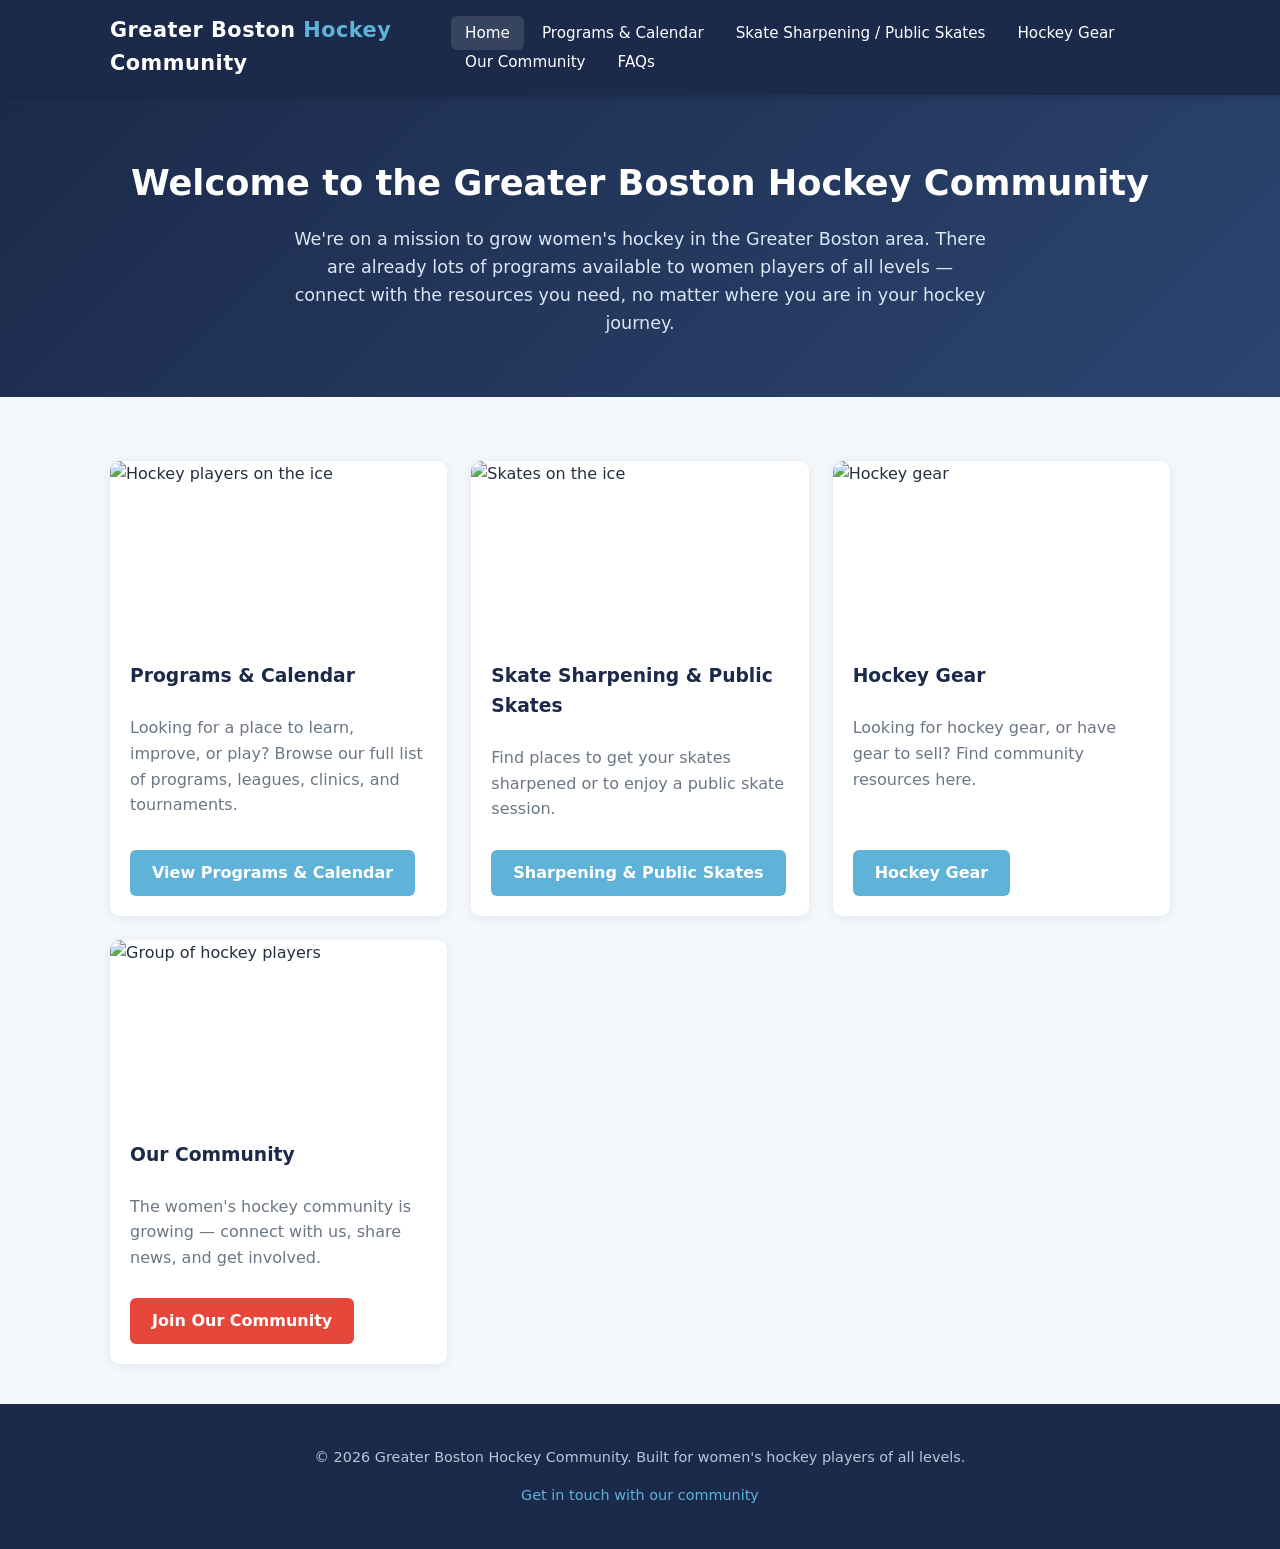
==== index.html @ 3fd92d48 "Add files via upload" ====
<!DOCTYPE html>
<html lang="en">
<head>
  <meta charset="UTF-8" />
  <meta name="viewport" content="width=device-width, initial-scale=1.0" />
  <title>Greater Boston Hockey Community</title>
  <link rel="stylesheet" href="css/style.css" />
</head>
<body>

  <section class="hero">
    <h1>Welcome to the Greater Boston Hockey Community</h1>
    <p>We're on a mission to grow women's hockey in the Greater Boston area. There are already lots of programs available to women players of all levels — connect with the resources you need, no matter where you are in your hockey journey.</p>
  </section>

  <main>
    <div class="card-grid">

      <div class="card">
        <img src="https://static.wixstatic.com/media/11062b_e1734f64a2d04a608696bb2832217eec~mv2.jpg" alt="Hockey players on the ice" />
        <div class="card-body">
          <h3>Programs &amp; Calendar</h3>
          <p>Looking for a place to learn, improve, or play? Browse our full list of programs, leagues, clinics, and tournaments.</p>
          <a class="btn" href="programs.html">View Programs &amp; Calendar</a>
        </div>
      </div>

      <div class="card">
        <img src="https://static.wixstatic.com/media/11062b_566a5e685482430ba12d4c6a75413dfe~mv2.jpg" alt="Skates on the ice" />
        <div class="card-body">
          <h3>Skate Sharpening &amp; Public Skates</h3>
          <p>Find places to get your skates sharpened or to enjoy a public skate session.</p>
          <a class="btn" href="skating.html">Sharpening &amp; Public Skates</a>
        </div>
      </div>

      <div class="card">
        <img src="https://static.wixstatic.com/media/11062b_566a5e685482430ba12d4c6a75413dfe~mv2.jpg" alt="Hockey gear" />
        <div class="card-body">
          <h3>Hockey Gear</h3>
          <p>Looking for hockey gear, or have gear to sell? Find community resources here.</p>
          <a class="btn" href="gear.html">Hockey Gear</a>
        </div>
      </div>

      <div class="card">
        <img src="https://static.wixstatic.com/media/11062b_566a5e685482430ba12d4c6a75413dfe~mv2.jpg" alt="Group of hockey players" />
        <div class="card-body">
          <h3>Our Community</h3>
          <p>The women's hockey community is growing — connect with us, share news, and get involved.</p>
          <a class="btn btn-accent" href="community.html">Join Our Community</a>
        </div>
      </div>

    </div>
  </main>

  <script src="js/layout.js"></script>
</body>
</html>
---- css/style.css ----
:root {
  --navy: #1b2a4a;
  --ice-blue: #5fb3d9;
  --light-bg: #f4f8fb;
  --accent: #e6473a;
  --text: #25303f;
  --muted: #6b7785;
  --white: #ffffff;
  --radius: 10px;
  --shadow: 0 2px 12px rgba(27, 42, 74, 0.08);
  --max-width: 1100px;
}

* { box-sizing: border-box; }

html { scroll-behavior: smooth; }

body {
  margin: 0;
  font-family: 'Segoe UI', system-ui, -apple-system, Roboto, Helvetica, Arial, sans-serif;
  color: var(--text);
  background: var(--light-bg);
  line-height: 1.6;
}

a { color: var(--ice-blue); text-decoration: none; }
a:hover { text-decoration: underline; }

img { max-width: 100%; display: block; border-radius: var(--radius); }

/* Header */
header.site-header {
  background: var(--navy);
  color: var(--white);
  position: sticky;
  top: 0;
  z-index: 100;
  box-shadow: 0 2px 8px rgba(0,0,0,0.15);
}

.header-inner {
  max-width: var(--max-width);
  margin: 0 auto;
  display: flex;
  align-items: center;
  justify-content: space-between;
  padding: 14px 20px;
}

.site-title {
  font-size: 1.3rem;
  font-weight: 700;
  color: var(--white);
  letter-spacing: 0.5px;
}
.site-title span { color: var(--ice-blue); }

nav.main-nav ul {
  display: flex;
  flex-wrap: wrap;
  list-style: none;
  margin: 0;
  padding: 0;
  gap: 4px;
}

nav.main-nav a {
  color: var(--white);
  padding: 8px 14px;
  border-radius: 6px;
  font-size: 0.95rem;
  font-weight: 500;
  white-space: nowrap;
}

nav.main-nav a:hover,
nav.main-nav a.active {
  background: rgba(255,255,255,0.12);
  text-decoration: none;
}

.nav-toggle {
  display: none;
  background: none;
  border: none;
  color: var(--white);
  font-size: 1.6rem;
  cursor: pointer;
}

@media (max-width: 800px) {
  .nav-toggle { display: block; }
  nav.main-nav {
    display: none;
    width: 100%;
  }
  nav.main-nav.open { display: block; }
  nav.main-nav ul { flex-direction: column; }
  .header-inner { flex-wrap: wrap; }
}

/* Hero */
.hero {
  background: linear-gradient(135deg, var(--navy) 0%, #2c4570 100%);
  color: var(--white);
  padding: 60px 20px;
  text-align: center;
}
.hero h1 {
  font-size: 2.2rem;
  margin: 0 0 14px;
}
.hero p {
  max-width: 700px;
  margin: 0 auto;
  font-size: 1.1rem;
  color: #dbe6f3;
}

/* Page header (non-home pages) */
.page-header {
  background: var(--navy);
  color: var(--white);
  padding: 36px 20px;
  text-align: center;
}
.page-header h1 { margin: 0; font-size: 1.8rem; }
.page-header p { color: #cfdcec; margin-top: 8px; }

/* Layout containers */
main {
  max-width: var(--max-width);
  margin: 0 auto;
  padding: 40px 20px;
}

.section {
  margin-bottom: 48px;
}

/* Card grid */
.card-grid {
  display: grid;
  grid-template-columns: repeat(auto-fit, minmax(260px, 1fr));
  gap: 24px;
  margin-top: 24px;
}

.card {
  background: var(--white);
  border-radius: var(--radius);
  box-shadow: var(--shadow);
  overflow: hidden;
  display: flex;
  flex-direction: column;
}

.card img {
  width: 100%;
  height: 180px;
  object-fit: cover;
  border-radius: 0;
}

.card-body {
  padding: 20px;
  flex: 1;
  display: flex;
  flex-direction: column;
}

.card-body h3 {
  margin: 0 0 8px;
  color: var(--navy);
}

.card-body p {
  color: var(--muted);
  flex: 1;
}

.btn {
  display: inline-block;
  background: var(--ice-blue);
  color: var(--white);
  padding: 10px 22px;
  border-radius: 6px;
  font-weight: 600;
  margin-top: 12px;
  align-self: flex-start;
  transition: background 0.15s ease;
}
.btn:hover {
  background: #4a9bc2;
  text-decoration: none;
}
.btn-accent { background: var(--accent); }
.btn-accent:hover { background: #c8392f; }

/* Program list */
.category-block {
  margin-bottom: 36px;
}
.category-block h2 {
  color: var(--navy);
  border-bottom: 3px solid var(--ice-blue);
  padding-bottom: 6px;
  margin-bottom: 16px;
}

.program {
  background: var(--white);
  border-radius: var(--radius);
  box-shadow: var(--shadow);
  padding: 18px 22px;
  margin-bottom: 14px;
}
.program h3 {
  margin: 0 0 6px;
  color: var(--navy);
  font-size: 1.1rem;
}
.program .meta {
  color: var(--muted);
  font-size: 0.92rem;
  margin: 2px 0;
}
.program .links a {
  margin-right: 14px;
  font-weight: 600;
}

/* Filter bar */
.filter-bar {
  display: flex;
  flex-wrap: wrap;
  gap: 8px;
  margin-bottom: 24px;
}
.filter-bar button {
  background: var(--white);
  border: 1px solid #d6e0ea;
  border-radius: 20px;
  padding: 8px 18px;
  font-size: 0.9rem;
  cursor: pointer;
  color: var(--navy);
  font-weight: 600;
  transition: all 0.15s ease;
}
.filter-bar button:hover,
.filter-bar button.active {
  background: var(--navy);
  color: var(--white);
  border-color: var(--navy);
}

/* FAQ accordion */
.faq-item {
  background: var(--white);
  border-radius: var(--radius);
  box-shadow: var(--shadow);
  margin-bottom: 12px;
  overflow: hidden;
}
.faq-question {
  width: 100%;
  text-align: left;
  background: none;
  border: none;
  padding: 18px 22px;
  font-size: 1.05rem;
  font-weight: 600;
  color: var(--navy);
  cursor: pointer;
  display: flex;
  justify-content: space-between;
  align-items: center;
}
.faq-question::after {
  content: "+";
  font-size: 1.4rem;
  color: var(--ice-blue);
  margin-left: 12px;
}
.faq-item.open .faq-question::after { content: "−"; }
.faq-answer {
  padding: 0 22px;
  max-height: 0;
  overflow: hidden;
  transition: max-height 0.25s ease, padding 0.25s ease;
  color: var(--muted);
}
.faq-item.open .faq-answer {
  padding: 0 22px 18px;
  max-height: 600px;
}

/* News items */
.news-item {
  background: var(--white);
  border-radius: var(--radius);
  box-shadow: var(--shadow);
  padding: 20px 22px;
  margin-bottom: 16px;
}
.news-item h3 { margin: 0 0 6px; color: var(--navy); }

/* Coming soon */
.coming-soon {
  background: var(--white);
  border-radius: var(--radius);
  box-shadow: var(--shadow);
  padding: 40px;
  text-align: center;
  color: var(--muted);
}
.coming-soon h2 { color: var(--navy); margin-top: 0; }

/* Gear list */
.gear-list {
  background: var(--white);
  border-radius: var(--radius);
  box-shadow: var(--shadow);
  padding: 24px 28px;
  margin-bottom: 20px;
}
.gear-list h3 { color: var(--navy); }
.gear-list ul { padding-left: 22px; }
.gear-list li { margin-bottom: 6px; }

/* Footer */
footer.site-footer {
  background: var(--navy);
  color: #b9c6d9;
  text-align: center;
  padding: 28px 20px;
  font-size: 0.9rem;
}
footer.site-footer a { color: var(--ice-blue); }

/* Utility */
.text-center { text-align: center; }
.cta-row {
  text-align: center;
  margin-top: 16px;
}
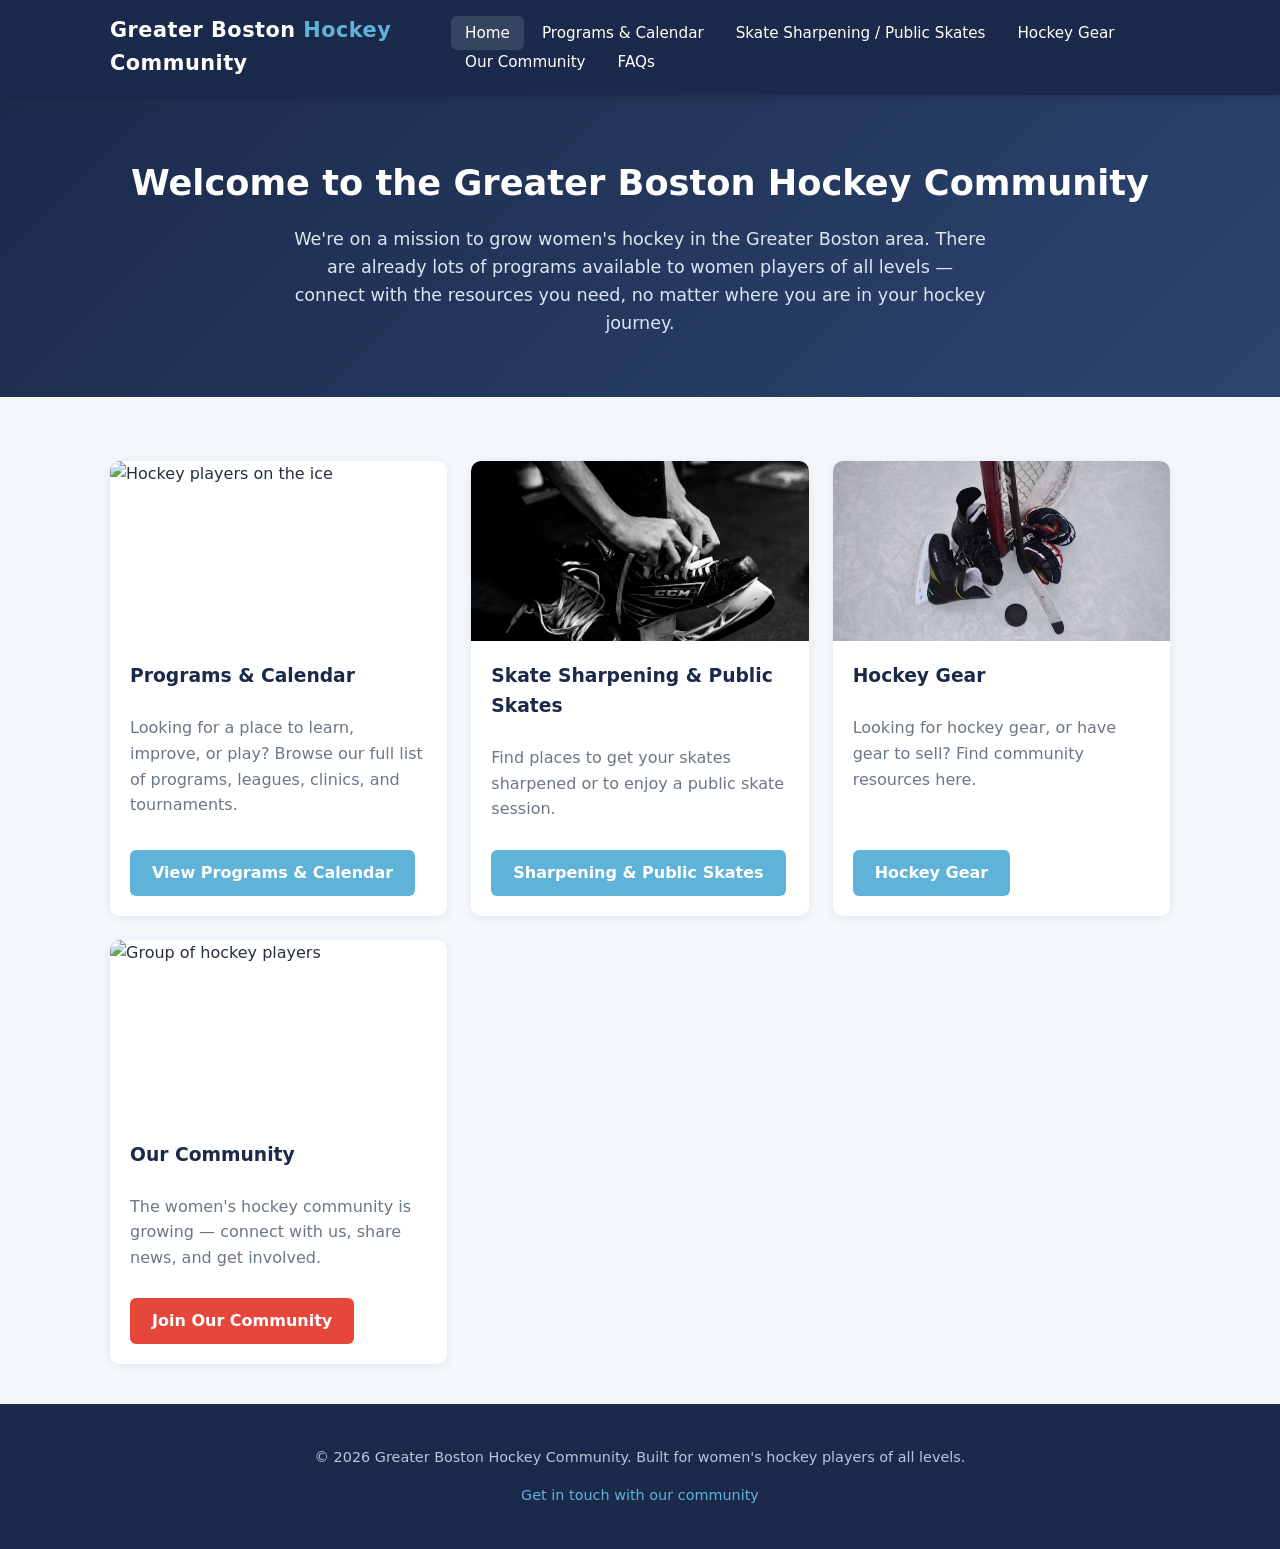
==== commit bf3ca5ff: "Update index.html" ====
--- a/index.html
+++ b/index.html
@@ -26,7 +26,7 @@
       </div>
 
       <div class="card">
-        <img src="https://static.wixstatic.com/media/11062b_566a5e685482430ba12d4c6a75413dfe~mv2.jpg" alt="Skates on the ice" />
+        <img src="images/skating.png" alt="Tying up hockey skates" />
         <div class="card-body">
           <h3>Skate Sharpening &amp; Public Skates</h3>
           <p>Find places to get your skates sharpened or to enjoy a public skate session.</p>
@@ -35,7 +35,7 @@
       </div>
 
       <div class="card">
-        <img src="https://static.wixstatic.com/media/11062b_566a5e685482430ba12d4c6a75413dfe~mv2.jpg" alt="Hockey gear" />
+        <img src="images/gear.png" alt="Hockey gear on the ice" />
         <div class="card-body">
           <h3>Hockey Gear</h3>
           <p>Looking for hockey gear, or have gear to sell? Find community resources here.</p>
